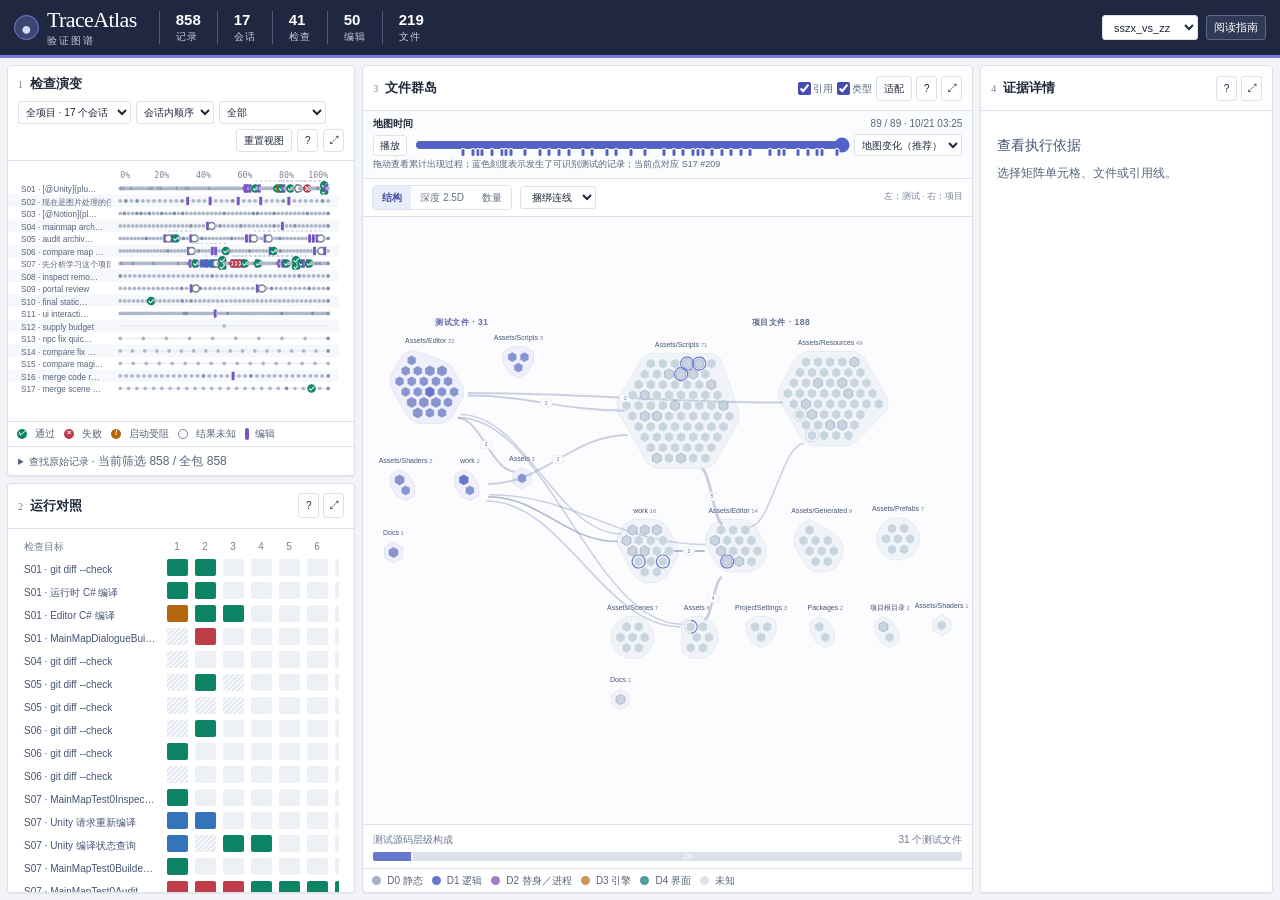
==== TraceAtlas/index.html @ 616d94f8 "Add files via upload" ====
<!doctype html>
<html lang="zh-CN">
<head>
  <meta charset="utf-8">
  <meta name="viewport" content="width=device-width,initial-scale=1">
  <title>TraceAtlas · 验证图谱</title>
  <link rel="stylesheet" href="style.css">
  <link rel="stylesheet" href="redesign.css">
</head>
<body>
  <header class="top">
    <div class="brand"><div class="brand-mark" aria-hidden="true">●</div><div><h1>TraceAtlas</h1><p>验证图谱</p></div></div>
    <div class="summary" id="summary" aria-label="数据概览"></div>
    <div class="top-right"><select id="dataset-select" aria-label="选择数据集"><option value="sszx">sszx_vs_zz</option><option value="sts2">STS2 Agent</option></select><span id="project"></span><span class="live">离线导出</span><button id="about-button" aria-label="阅读指南">阅读指南</button></div>
  </header>
  <main>
    <section class="panel timeline-panel" aria-labelledby="timeline-title">
      <div class="head">
        <div><h2 id="timeline-title">检查演变</h2><p id="timeline-caption">按会话查看编辑、检查和其他执行记录</p></div>
        <div class="controls">
          <label>会话 <select id="session" aria-label="选择会话"></select></label>
          <label>横轴 <select id="axis" aria-label="时间轴口径"><option value="order">会话内顺序</option><option value="time">记录时间</option></select></label>
          <label>检查 <select id="kind" aria-label="检查类型"></select></label>
          <button id="reset">重置视图</button>
          <button class="icon-button" data-help="timeline" aria-label="检查演变图的读法" title="图例与读法">?</button>
          <button class="icon-button" data-zoom aria-label="放大检查演变" title="放大 / 还原">⤢</button>
        </div>
      </div>
      <div class="plot-scroll" id="plot"></div>
      <div class="foot" id="timeline-legend"></div>
      <details class="events-panel" id="records">
        <summary>查找原始记录 <span id="record-count"></span></summary>
        <div class="record-controls"><input type="search" id="search" placeholder="按记录号、工具、命令、输出或文件检索" aria-label="搜索原始记录"><button id="prev-page">上一页</button><span id="page"></span><button id="next-page">下一页</button></div>
        <div id="event-list"></div>
      </details>
    </section>
    <div class="workbench">
      <section class="panel compare-panel" aria-labelledby="compare-title">
        <div class="head"><div><h2 id="compare-title">运行对照</h2><p id="compare-caption">相同目标的各次运行按记录顺序排布</p></div><div class="panel-tools"><button id="clear-compare" hidden>清除对照</button><button class="icon-button" data-help="compare" aria-label="运行对照图的读法" title="图例与读法">?</button><button class="icon-button" data-zoom aria-label="放大运行对照" title="放大 / 还原">⤢</button></div></div>
        <div id="compare"></div>
      </section>
      <section class="panel map-panel" aria-labelledby="map-title">
        <div class="head"><div><h2 id="map-title">文件群岛</h2><p id="map-caption"></p></div><div class="panel-tools"><label class="reference-toggle"><input type="checkbox" id="show-refs" checked> 引用</label><label class="reference-toggle"><input type="checkbox" id="show-types" checked> 类型</label><button id="map-fit" title="适配整张地图">适配</button><button id="clear-file" hidden>清除</button><button class="icon-button" data-help="map" aria-label="文件岛图的读法" title="图例与读法">?</button><button class="icon-button" data-zoom aria-label="放大文件岛图" title="放大 / 还原">⤢</button></div></div>
        <div class="map-timeline" aria-label="文件群岛时间轴"><div class="map-time-top"><strong>地图时间</strong><span id="map-time-label">全量</span></div><div class="map-time-row"><button id="map-play" title="播放地图变化">▶</button><div class="map-range-wrap"><input id="map-time" type="range" min="0" max="1" value="1" step="1" aria-label="拖动查看文件群岛变化"><div id="map-time-ticks" class="map-time-ticks" aria-label="时间轴上的测试事件节点"></div></div><select id="map-step" aria-label="时间轴粒度"><option value="activity">地图变化（推荐）</option><option value="all">全部记录</option><option value="session">会话节点</option></select></div><div class="map-time-hint" id="map-time-hint"></div></div>
        <div class="map-encoding"><div class="map-modes" aria-label="地图编码"><button data-map-mode="structure" aria-pressed="true">结构</button><button data-map-mode="depth" aria-pressed="false">深度 2.5D</button><button data-map-mode="count" aria-pressed="false">数量</button></div><select id="map-links" aria-label="引用连线方式"><option value="bundle">捆绑连线</option><option value="detail">逐条连线</option><option value="focus">仅选中</option></select><span id="map-metric-caption"></span></div>
        <div class="plot-scroll map-scroll" id="file-map"></div>
        <div id="map-profile" class="map-profile" aria-label="选中文件的测试构成"></div>
        <div class="foot" id="map-legend"></div>
      </section>
    </div>
    <section class="panel detail-panel" aria-labelledby="detail-title">
      <div class="head"><div><h2 id="detail-title">证据详情</h2><p id="detail-caption">选择记录、运行或文件后查看来源</p></div><div class="panel-tools"><button class="icon-button" data-help="detail" aria-label="证据详情的读法" title="图例与读法">?</button><button class="icon-button" data-zoom aria-label="放大证据详情" title="放大 / 还原">⤢</button></div></div>
      <div id="detail"></div>
    </section>
    <dialog id="about">
      <form method="dialog"><div class="head"><h2>阅读指南</h2><button autofocus>关闭</button></div></form>
      <nav class="guide-tabs" aria-label="指南章节">
        <button data-guide="overview">从哪里开始</button><button data-guide="timeline">检查演变</button><button data-guide="compare">运行对照</button><button data-guide="map">文件岛图</button><button data-guide="detail">证据详情</button>
      </nav>
      <div class="guide-content" id="guide-content"></div>
    </dialog>
    <footer id="footer"></footer>
  </main>
  <noscript>请启用 JavaScript 后重新打开页面。</noscript>
  <script src="dataset.js"></script>
  <script src="dataset-sts2.js"></script>
  <script src="model.js"></script>
  <script src="test-evidence.js"></script>
  <script src="atlas.js"></script>
  <script src="views.js"></script>
  <script src="map-view.js"></script>
  <script src="app.js"></script>
</body>
</html>
---- TraceAtlas/style.css ----
:root{color-scheme:light;--ink:#20283b;--muted:#57647b;--line:#dce1ea;--paper:#fff;--bg:#f2f4f8;--brand:#454bb2;--brand-bg:#eeeffd;--edit:#7955c4;--pass:#0d8466;--fail:#bf3c49;--blocked:#b5650b;--unknown:#788294;--pending:#3573bb;--mixed:#996014;--skipped:#737283;--mono:Consolas,"Cascadia Mono",monospace}
*{box-sizing:border-box}
body{margin:0;background:var(--bg);color:var(--ink);font:14px/1.5 "Segoe UI","Microsoft YaHei",sans-serif}
button,select,input{font:inherit}
button,select,input[type=search]{min-height:34px;border:1px solid var(--line);color:var(--ink);border-radius:7px;background:#fff;padding:4px 10px}
button{cursor:pointer}button:hover{border-color:var(--brand);background:var(--brand-bg)}button:disabled{opacity:.55;cursor:default}
button:focus-visible,select:focus-visible,input:focus-visible,summary:focus-visible,[role=button]:focus-visible{outline:2px solid var(--brand);outline-offset:2px}
[hidden]{display:none!important}
h1,h2,h3,p{margin:0}h1{font-size:21px;line-height:1.22}h2{font-size:17px}h3{font-size:14px}
p,.muted{color:var(--muted)}
.top{background:#202741;color:white;display:flex;justify-content:space-between;gap:12px;align-items:center;padding:14px max(20px,calc((100vw - 1560px)/2));border-bottom:3px solid #767be0}
.brand,.top-right,.controls,.record-controls{display:flex;align-items:center;gap:10px}.brand p{color:#c4cae5;font-size:12px}.brand-mark{display:grid;place-items:center;background:#3c4670;border-radius:10px;width:40px;height:40px;font-size:25px}.top-right{flex-wrap:wrap;justify-content:flex-end}.top-right button{background:#303955;border-color:#5d6787;color:white}.live{font-size:12px;color:#c4cae5}
main{max-width:1600px;margin:auto;padding:16px 20px 28px}
.summary{display:grid;grid-template-columns:repeat(5,1fr);gap:10px;margin-bottom:14px}.metric{border:1px solid var(--line);border-radius:10px;background:var(--paper);padding:10px 14px;min-width:0}.metric strong{display:block;font-size:24px;line-height:1.16;font-variant-numeric:tabular-nums}.metric span{font-size:12px;color:var(--muted)}
.panel{background:var(--paper);border:1px solid var(--line);border-radius:12px;min-width:0;overflow:hidden}.head{display:flex;justify-content:space-between;gap:10px;align-items:flex-start;padding:12px 15px;border-bottom:1px solid var(--line)}.head p{font-size:12px;margin-top:2px}.controls{justify-content:flex-end;flex-wrap:wrap}.controls label{font-size:12px;color:var(--muted);white-space:nowrap}.controls select{max-width:180px}
.plot-scroll{overflow:auto;background:#fcfcfe}.plot-scroll svg{min-width:760px;display:block;width:100%;height:auto}.map-scroll{max-height:480px}.map-scroll svg{min-width:450px}
.foot{display:flex;gap:8px 15px;align-items:center;flex-wrap:wrap;border-top:1px solid var(--line);padding:8px 15px;color:var(--muted);font-size:12px}
.key{display:inline-flex;align-items:center;gap:6px;white-space:nowrap}.swatch{width:11px;height:11px;border-radius:50%;background:var(--unknown);display:inline-block}.swatch.edit{width:4px;height:12px;background:var(--edit);border-radius:2px}.swatch.other{width:6px;height:6px;background:#a7b2c4}.swatch.target{background:#5262c9}.swatch.diagnostic{background:#d69e45}.swatch.pin{border:2px solid #327da5;background:transparent}.swatch.mention{background:#e1e6ed}.swatch.outline{border:2px solid var(--edit);background:transparent}
.pass{--tone:var(--pass)}.fail{--tone:var(--fail)}.blocked{--tone:var(--blocked)}.unknown{--tone:var(--unknown)}.pending{--tone:var(--pending)}.mixed{--tone:var(--mixed)}.skipped{--tone:var(--skipped)}
.swatch.pass,.swatch.fail,.swatch.blocked,.swatch.pending,.swatch.mixed,.swatch.skipped{background:var(--tone)}
.status{display:inline-flex;gap:5px;align-items:center;font-size:12px;font-weight:650;color:var(--tone)}.status::before{content:"";width:8px;height:8px;border-radius:50%;background:var(--tone)}
.workbench{display:grid;grid-template-columns:minmax(0,1.12fr) minmax(0,1fr);gap:14px;margin-top:14px;align-items:start}.detail-panel{margin-top:14px}
.events-panel{border-top:1px solid var(--line)}summary{cursor:pointer;padding:10px 15px;font-weight:600}summary span{color:var(--muted);font-weight:400;font-size:12px}.record-controls{padding:0 15px 8px;flex-wrap:wrap}.record-controls input{flex:1;min-width:200px}.records-list{max-height:340px;overflow:auto;border-top:1px solid var(--line)}.record{display:grid;grid-template-columns:minmax(78px,auto) minmax(90px,auto) 1fr;gap:10px;text-align:left;border:0;border-bottom:1px solid #eceff4;border-radius:0;width:100%;padding:6px 15px;min-height:30px}.record span:last-child{white-space:nowrap;text-overflow:ellipsis;overflow:hidden;color:var(--muted)}.record .rec-key{font:12px var(--mono);align-self:center}.record.selected,.run-card.selected{background:var(--brand-bg);border-color:#9a9fe4}
.matrix{padding:10px 14px;max-height:440px;overflow:auto}.matrix-scroll{overflow:auto}.matrix table{width:100%;border-collapse:collapse;min-width:380px}.matrix th,.matrix td{padding:6px 8px;border-bottom:1px solid #eceff5;text-align:left;vertical-align:top;font-size:12px}.matrix th{font-weight:650;white-space:nowrap}.matrix td button{font-size:12px;min-height:27px;padding:1px 7px}.group-name{max-width:220px;overflow-wrap:anywhere}.micro{display:flex;gap:4px;align-items:center;flex-wrap:wrap;min-width:65px}.micro i{width:7px;height:10px;border-radius:2px;background:var(--tone);display:block}.micro b{margin-left:3px}.section-label{font-weight:650;margin:0 0 7px}.run-strip{display:flex;align-items:stretch;gap:8px;overflow:auto;padding:1px 1px 7px}.run-card{min-width:100px;text-align:left;display:grid;gap:3px}.run-card.pinned{box-shadow:inset 0 -3px #327da5}.run-card .ref{font:12px var(--mono);color:var(--muted)}.matrix-actions{display:flex;align-items:center;gap:8px;margin:6px 0;flex-wrap:wrap}
.change.same{background:#eef2f7}.change.changed{background:#fff1d8;color:#7a4800}.change.unknown{background:repeating-linear-gradient(135deg,#fafbfe 0 5px,#eceff5 5px 7px)}.change{display:inline-block;padding:2px 5px;border-radius:4px;white-space:nowrap}.cell-value{max-width:250px;overflow-wrap:anywhere}.observations td:first-child{min-width:170px}.notice,.empty{padding:12px 15px;color:var(--muted)}.matrix .empty{padding:6px 0}.section-note{font-size:12px;margin:6px 0 8px}
.detail{padding:12px 15px}.detail-grid{display:grid;grid-template-columns:repeat(3,minmax(0,1fr));gap:8px;margin:9px 0}.fact{padding:8px;background:#f4f6fa;border-radius:6px;min-width:0;overflow-wrap:anywhere}.fact span{display:block;font-size:12px;color:var(--muted)}.detail details{margin:7px 0;border:1px solid var(--line);border-radius:7px}.detail summary{padding:7px 10px}.detail pre{padding:9px 11px;margin:0;max-height:320px;overflow:auto;background:#f5f7fb;white-space:pre-wrap;overflow-wrap:anywhere;font:12px/1.55 var(--mono)}.detail ul{margin:8px 0;padding-left:20px}.detail .controls{justify-content:flex-start}.file-list{max-height:245px;overflow:auto}.file-list button{max-width:100%;overflow-wrap:anywhere}
svg text{font:12px "Segoe UI","Microsoft YaHei",sans-serif;fill:var(--muted);user-select:none}svg .axis{font:11px var(--mono)}svg .row-name{fill:var(--ink);font-weight:650}svg .click{cursor:pointer}svg .click:hover .mark,svg .click:focus-visible .mark{stroke:#202741;stroke-width:1.7}svg .group-label{font-size:11px;font-weight:700;fill:#273656}svg .file-cell:hover,svg .file-cell:focus-visible{stroke:#11172b;stroke-width:2.7}
dialog{border:1px solid var(--line);border-radius:12px;width:min(560px,90vw);padding:0 0 10px;box-shadow:0 15px 60px #21294950}dialog::backdrop{background:#18203a70}dialog p{padding:9px 15px}footer{font-size:12px;color:var(--muted);margin-top:13px}
@media(max-width:1000px){.head{flex-wrap:wrap}.controls{justify-content:flex-start}.workbench{grid-template-columns:1fr}}
@media(max-width:640px){main{padding:11px}.top{padding:10px}.summary{grid-template-columns:repeat(2,1fr);gap:6px}.metric{padding:8px}.metric strong{font-size:19px}.detail-grid{grid-template-columns:1fr}.record{grid-template-columns:72px 75px 1fr}.head{padding:10px}.top-right{gap:5px}}

/* Desktop workbench: the browser is the canvas; long content scrolls within panels. */
html,body{height:100%;height:100dvh;overflow:hidden}
body{display:flex;flex-direction:column}
.top{flex:0 0 52px;min-height:52px;padding:7px 16px}
.brand-mark{width:33px;height:33px;font-size:23px}
h1{font-size:18px}.brand p{font-size:11px}
main{flex:1;min-height:0;width:100%;max-width:none;margin:0;padding:9px 12px 7px;display:grid;gap:8px;grid-template-columns:minmax(0,1.22fr) minmax(0,1fr) minmax(0,.92fr);grid-template-rows:48px minmax(0,1.06fr) minmax(0,1fr) 17px;grid-template-areas:"summary summary summary" "timeline timeline timeline" "compare map detail" "footer footer footer"}
.summary{grid-area:summary;margin:0;gap:8px;grid-template-columns:repeat(5,minmax(0,1fr))}
.metric{padding:5px 11px;border-radius:8px;display:flex;gap:10px;align-items:center}.metric strong{font-size:22px;flex-shrink:0}.metric span{font-size:11px;line-height:1.35}
.workbench{display:contents}
.timeline-panel{grid-area:timeline}.compare-panel{grid-area:compare}.map-panel{grid-area:map}.detail-panel{grid-area:detail;margin:0}
.panel{min-height:0;display:flex;flex-direction:column;border-radius:9px}
.panel>.head{flex:none;padding:7px 10px;gap:8px;flex-wrap:nowrap;min-height:48px}
.head>div:first-child{min-width:0}.head h2{font-size:14px;white-space:nowrap}.head p{font-size:11px;margin:1px 0 0;line-height:1.35}
.controls{gap:6px}.controls select{max-width:166px;font-size:12px}.controls label{font-size:11px}
button,select,input[type=search]{min-height:28px;padding:3px 7px;font-size:12px}
.panel-tools{display:flex;gap:4px;flex-shrink:0;align-items:center}
.panel-tools>button{font-size:11px;white-space:nowrap}
.icon-button{min-width:25px;width:25px;padding:1px;font-weight:650}
.plot-scroll{min-height:0;flex:1;overscroll-behavior:contain;scrollbar-gutter:stable}
#plot svg{min-width:850px}
.map-scroll{max-height:none}.map-scroll svg{min-width:340px}
.foot{flex:none;padding:4px 9px;gap:3px 10px;font-size:11px;line-height:1.35}
.events-panel{flex:none;max-height:52%;overflow:auto;overscroll-behavior:contain}
.events-panel>summary{padding:4px 10px;font-size:12px}
.records-list{max-height:140px}.record-controls{padding:0 10px 5px}.record{padding:4px 10px}
#compare,#detail{flex:1;min-height:0;overflow:auto;overscroll-behavior:contain;scrollbar-gutter:stable}
.matrix{max-height:none;overflow:visible;padding:8px 10px}
.matrix table{min-width:310px}.matrix th,.matrix td{padding:4px 5px;font-size:11px}
.run-card{min-width:87px;padding:4px 6px}.run-card .ref{font-size:11px}.run-card small{font-size:11px}.section-note{font-size:11px}
.detail{padding:8px 10px}.detail-grid{grid-template-columns:1fr;gap:5px;margin:7px 0}.fact{padding:5px 7px;font-size:12px}.fact span{font-size:11px}.detail pre{max-height:170px;font-size:11px}.detail .controls{flex-wrap:wrap}
.detail .controls h3{font-size:12px}.detail .controls span{font-size:11px}.detail details{margin:5px 0}
.empty{font-size:12px;padding:10px}
footer{grid-area:footer;margin:0;font-size:11px;line-height:17px;white-space:nowrap;overflow:hidden;text-overflow:ellipsis}
dialog{width:min(800px,92vw);max-height:88dvh;overflow:hidden;padding:0;display:none;flex-direction:column}
dialog[open]{display:flex}
dialog .head{padding:10px 14px;align-items:center}
dialog form{flex:none}.guide-tabs{display:flex;gap:6px;padding:9px 14px;border-bottom:1px solid var(--line);flex-wrap:wrap;flex:none}
.guide-tabs button[aria-pressed=true]{background:var(--brand);color:white;border-color:var(--brand)}
.guide-content{padding:12px 16px 18px;overflow:auto;min-height:0;font-size:13px}
.guide-content h3{margin:0 0 7px;font-size:15px}.guide-content p{padding:0;margin:8px 0;color:var(--ink)}
.guide-content ol{padding-left:21px;margin:8px 0}.guide-content li{margin:6px 0}
.guide-content table{border-collapse:collapse;width:100%;margin:9px 0}.guide-content th,.guide-content td{border-bottom:1px solid var(--line);text-align:left;padding:7px 8px;vertical-align:top}.guide-content th{background:#f4f6fa}
.guide-content .guide-note{border-left:3px solid var(--brand);background:#f1f2fc;padding:8px 11px;color:#3b4662}
.legend-mark{display:inline-flex;width:14px;height:14px;border-radius:50%;align-items:center;justify-content:center;font-size:10px;font-weight:700;color:white;vertical-align:middle;margin-right:5px;background:var(--tone,var(--unknown))}
.legend-mark.unknown{background:white;border:1.5px solid var(--unknown)}
.legend-edit{display:inline-block;width:4px;height:14px;background:var(--edit);border-radius:1px;vertical-align:middle;margin:0 10px 0 5px}
.legend-other{display:inline-block;width:5px;height:5px;background:#aeb8ca;border-radius:50%;vertical-align:middle;margin:0 9px 0 5px}
.legend-link{display:inline-block;width:22px;border-top:1px dashed #8b98b6;vertical-align:middle;margin-right:5px}
.swatch.unknown{background:white;border:1.5px solid var(--unknown)}
.panel.is-zoomed{position:fixed;inset:12px;z-index:41;box-shadow:0 12px 70px #151e4960}
body.panel-focused::after{content:"";position:fixed;inset:0;background:#20274166;z-index:40}
body:has(dialog[open]) .panel.is-zoomed{z-index:41}
@media(max-width:1150px){.panel>.head{flex-wrap:wrap;min-height:46px}.controls{justify-content:flex-start;gap:4px}.metric{gap:6px;padding:5px 8px}.metric strong{font-size:20px}.map-scroll svg{min-width:320px}}
@media(max-width:760px){main{padding:6px;gap:6px;grid-template-rows:48px minmax(0,1fr) minmax(0,1fr) 17px;grid-template-columns:minmax(0,1.1fr) minmax(0,1fr);grid-template-areas:"summary summary" "timeline map" "compare detail" "footer footer"}.summary{gap:4px}.metric{display:block;padding:4px;overflow:hidden}.metric strong{font-size:17px}.metric span{font-size:9px}.top{padding:6px 10px}.top-right{gap:4px}.live{display:none}.head p{font-size:10px}.panel-tools{gap:3px}.controls label{font-size:10px}.controls select{max-width:130px}.panel.is-zoomed{inset:6px}.top-right button{font-size:11px}}
---- TraceAtlas/redesign.css ----
body{font:12px/1.5 "Segoe UI","Microsoft YaHei",sans-serif}
.top{flex:0 0 58px;min-height:58px;padding:6px 14px;background:var(--paper);color:var(--ink);border-bottom:1px solid #dce1ea;gap:22px}
.brand{flex:none;gap:8px}.brand-mark{background:transparent;border:1px solid #767be0;color:var(--brand);width:25px;height:25px;border-radius:50%;font-size:18px}
h1{font:22px/1.15 Georgia,"Times New Roman",serif;font-weight:400;letter-spacing:-.6px}
.brand p{color:var(--muted);font-size:10px;letter-spacing:2px}
.top-right{gap:8px;flex:none}.top-right #project{font:11px var(--mono);color:var(--muted)}
.top-right .live{display:none}.top-right button{color:var(--ink);background:transparent;border-color:#dce1ea}
.summary{display:flex;gap:0;flex:1;margin:0;min-width:0;height:auto}
.metric{background:transparent;border:0;border-left:1px solid var(--line);border-radius:0;display:flex;flex-direction:column;align-items:flex-start;justify-content:center;gap:0;padding:0 16px}
.metric strong{font-size:15px;font-weight:650;line-height:1.25}.metric span{font-size:10px;color:var(--muted);letter-spacing:1px}
main{padding:7px;gap:7px;grid-template-columns:minmax(300px,.94fr) minmax(0,1.65fr) minmax(235px,.79fr);grid-template-rows:minmax(0,1fr) minmax(0,1fr);grid-template-areas:"timeline map detail" "compare map detail"}
.panel{border-radius:4px;border-color:#dce1ea;box-shadow:0 1px 2px #21294912;background:var(--paper)}
.panel>.head{padding:8px 10px;min-height:45px;border-color:var(--line);align-items:center;gap:7px}
.head h2{font-size:13px;font-weight:650}.head h2::before{display:inline-block;color:#788294;font:10px Georgia,serif;margin-right:7px}
.timeline-panel h2::before{content:"1"}.compare-panel h2::before{content:"2"}.map-panel h2::before{content:"3"}.detail-panel h2::before{content:"4"}
.head p{display:none}
.timeline-panel>.head{display:block}.timeline-panel .controls{justify-content:flex-start;gap:5px;margin-top:7px}
.timeline-panel .controls label{font-size:0}.timeline-panel .controls select{font-size:10px;padding:1px 3px;max-width:113px;min-height:23px}
.timeline-panel .controls button{font-size:10px;min-height:23px}
.timeline-panel .controls #reset{margin-left:auto}
button,select,input[type=search]{border-radius:3px;border-color:#dce1ea;background:#ffffff;min-height:25px;font-size:11px}
.icon-button{width:21px;min-width:21px;font-weight:400}.panel-tools{gap:4px}.panel-tools>button{font-size:10px}
.plot-scroll{background:#ffffff}
#plot svg{min-width:0;width:100%;background:#ffffff}
#plot svg .row-name{font-size:9px;font-weight:400;fill:#57647b}
#plot svg .axis{font-size:9px;fill:#788294}
#plot svg text{font-size:10px}
#plot svg>rect{fill:#ffffff}
#plot svg>rect:nth-of-type(even){fill:#f7f8fc}
.foot{border-color:var(--line);font-size:10px;gap:4px 9px;padding:5px 9px;color:var(--muted)}
.legend-mark{width:10px;height:10px;font-size:8px;margin-right:2px}
.events-panel>summary{font-size:10px;padding:5px 10px;font-weight:400;color:#57647b}.events-panel{border-color:var(--line)}
.swatch{width:9px;height:9px}.swatch.outline{border-color:var(--edit)}.swatch.target{background:#6674d3}.swatch.diagnostic{background:#d4a355}.swatch.mention{background:#dfe5ee}
.map-scroll{overflow:hidden;scrollbar-gutter:auto;background:#fcfcfe;position:relative}
.map-scroll svg{min-width:0;width:100%;height:100%;display:block;touch-action:none;cursor:grab}
.map-scroll svg:active{cursor:grabbing}
.island-link{stroke:#8997c2;stroke-opacity:.55;fill:none}
[data-island-edge]:hover .island-link{stroke:#454bb2;stroke-opacity:1}
.island-label{font-size:11px;fill:#465475;paint-order:stroke;stroke:#fcfcfe;stroke-width:3px;stroke-linejoin:round}
.island-count{font-size:9px;fill:#788294}
.file-reference{stroke:#5262c9;stroke-width:1.8;fill:none;opacity:.9}
.file-reference:hover{stroke:#202741;stroke-width:3}
.reference-toggle{font-size:10px;color:var(--muted);display:flex;align-items:center;gap:2px}.reference-toggle input{accent-color:var(--brand);margin:0}
.map-timeline{padding:5px 10px 6px;border-bottom:1px solid var(--line);background:#fbfcfe}.map-time-top{display:flex;justify-content:space-between;align-items:center;font-size:10px;color:var(--muted);margin-bottom:3px}.map-time-top strong{font-weight:600;color:var(--ink)}.map-time-row{display:flex;align-items:center;gap:6px}.map-range-wrap{position:relative;flex:1;min-width:60px;height:21px}.map-time-row input[type=range]{width:100%;height:16px;accent-color:#5262c9}.map-time-ticks{position:absolute;left:7px;right:7px;bottom:0;height:7px;pointer-events:none}.map-time-tick{position:absolute;bottom:0;width:3px;height:7px;background:#5262c9;border-radius:2px;transform:translateX(-1.5px);box-shadow:0 0 0 1px #fff}.map-time-row button{font-size:10px;min-height:21px;padding:1px 6px}.map-time-row select{font-size:10px;min-height:22px;max-width:126px;padding:1px 3px}.map-time-hint{font-size:9px;color:var(--muted);white-space:nowrap;overflow:hidden;text-overflow:ellipsis;margin-top:2px}.swatch.type-assertion{background:#5262c9}.swatch.type-mock{background:#aa66c9}.swatch.type-engine{background:#c97836}
.heatmap-wrap{padding:5px 6px;overflow:auto}
.heat-axis{font-size:10px;fill:#788294}.heat-label{font-size:10px;fill:#465475}
.heat-cell{transition:stroke .1s}.click:hover .heat-cell{stroke:#454bb2;stroke-width:1.5}
.heat-legend{display:flex;flex-wrap:wrap;gap:10px;padding:5px 12px;font-size:10px;color:var(--muted)}
.heat-legend span{display:flex;align-items:center;gap:4px}.heat-legend i{display:inline-block;width:8px;height:8px;border-radius:1px}
.selection-bar{padding:7px 10px;border-top:1px solid var(--line);display:flex;gap:8px;align-items:center;flex-wrap:wrap;font-size:11px}
.selection-bar button{font-size:10px;min-height:23px}
.compare-drill{border-top:1px solid var(--line)}
.compare-drill>summary{font-size:11px;padding:6px 10px;font-weight:500}
.compare-drill>.matrix-scroll{padding:0 8px}.compare-drill svg text{font-size:11px}
.compact-table{width:100%;border-collapse:collapse;font-size:10px}
.compact-table th,.compact-table td{padding:5px 7px;border-bottom:1px solid #e4e8f1;text-align:left;overflow-wrap:anywhere}
.compact-table th{font-weight:500}.compact-table .cell-value{max-width:130px}
.observation-cell{display:block;width:14px;height:14px;border-radius:2px}
.observations td:first-child{min-width:140px}
#compare,#detail{background:var(--paper)}
.detail-panel .head{min-height:45px;align-items:center}
.detail .empty,.empty{font-size:12px;color:#788294;padding:16px}
.empty h3{font:14px Georgia,"Microsoft YaHei",serif;color:#465475;margin:10px 0 9px}
.detail{font-size:11px;padding:10px}.detail pre{background:#f4f6fa;border-radius:2px;font-size:10px;line-height:1.6}
.fact{background:#f4f6fa;border-radius:2px;font-size:11px}.fact span{font-size:10px}
.detail details{border-color:var(--line);border-radius:3px}
.detail summary{font-size:11px;font-weight:400}.detail .section-note{font-size:10px}
.status{font-size:10px}.status::before{width:7px;height:7px}
.reference-entry{padding:12px 0;border-bottom:1px solid var(--line);font-size:11px;overflow-wrap:anywhere}
.reference-entry p{margin:5px 0}.ref-arrow{color:var(--brand)}
footer{display:none}
dialog{background:var(--paper);border-color:#dce1ea;border-radius:5px}
.guide-tabs{border-color:var(--line)}.guide-content th{background:#f4f6fa}
.guide-content .guide-note{background:#eeeffd;border-color:#454bb2}
.panel.is-zoomed{inset:9px}
@media(min-width:1700px){main{grid-template-columns:minmax(370px,1fr) minmax(0,1.9fr) minmax(300px,.86fr)}}
@media(max-width:1100px){.metric{padding:0 8px}.metric strong{font-size:13px}.top{gap:12px}.top-right #project{display:none}.timeline-panel .controls select{max-width:100px}.panel>.head{flex-wrap:nowrap}}
@media(max-width:800px){main{grid-template-columns:minmax(0,1fr) minmax(0,1fr);grid-template-areas:"timeline map" "compare detail"}.top{gap:8px;padding:6px 9px}.metric{padding:0 6px}.metric strong{font-size:12px}.metric span{font-size:9px}h1{font-size:18px}.brand p{font-size:9px}.brand-mark{display:none}.top-right button{font-size:10px}}

/* Original blue-violet identity; compact layout retained. */
.top{background:#202741;color:#fff;border-bottom:3px solid #767be0}
.brand-mark{background:#3c4670;color:#d6d9ff;border-color:#767be0}
.brand p,.top-right #project,.metric span{color:#c4cae5}
.top-right button{background:#303955;color:#fff;border-color:#5d6787}
.metric{border-left-color:#515b7c}

/* Separate depth from the number of distinct related test files. */
#dataset-select{max-width:140px;font-size:11px}#project{display:none}
.map-encoding{display:flex;gap:8px;align-items:center;padding:6px 9px;border-bottom:1px solid var(--line);flex-wrap:wrap;background:#fff}
.map-modes{display:flex;gap:0;border:1px solid #dce1ea;border-radius:4px;overflow:hidden}.map-modes button{border:0;border-radius:0;min-height:23px;font-size:10px;padding:2px 9px;color:#68748a}.map-modes button[aria-pressed=true]{background:#e9ecf9;color:#3f4ea4;font-weight:600}.map-encoding select{font-size:10px;min-height:23px;max-width:103px}#map-metric-caption{font-size:9px;color:#7c879a;margin-left:auto}
.map-region-label{font:600 13px "Segoe UI","Microsoft YaHei",sans-serif;fill:#60708b;letter-spacing:1px}.map-region-label.test{fill:#646bad}.map-bundle:hover path:first-of-type{stroke:#5362b4;opacity:.85}.bundle-count{font:10px "Segoe UI",sans-serif;fill:#60709a}.cell-count{font:600 9px "Segoe UI",sans-serif;fill:#243456;paint-order:stroke;stroke:#fff;stroke-width:2px}.map-file:hover .file-cell{stroke:#344884;stroke-width:2}.map-file-link:hover{stroke:#344884;stroke-width:2.5}
.map-profile{padding:7px 10px;border-top:1px solid var(--line);background:#fff;flex:none}.profile-label{font-size:10px;color:#69778e;display:flex;justify-content:space-between;gap:10px;white-space:nowrap;overflow:hidden}.profile-label strong{font-size:10px;flex:none;font-weight:500}.depth-strip{height:9px;display:flex;gap:2px;margin-top:5px;border-radius:2px;overflow:hidden;background:#f0f2f7}.depth-strip span{display:flex;justify-content:center;align-items:center;font-size:8px;line-height:9px;color:#fff;min-width:2px}.file-metrics{margin-bottom:12px}.file-metrics .detail-grid{grid-template-columns:1fr 1fr}

.map-scroll .island-label{font-size:14px}.map-scroll .island-count{font-size:12px}.map-region-label{font-size:17px}
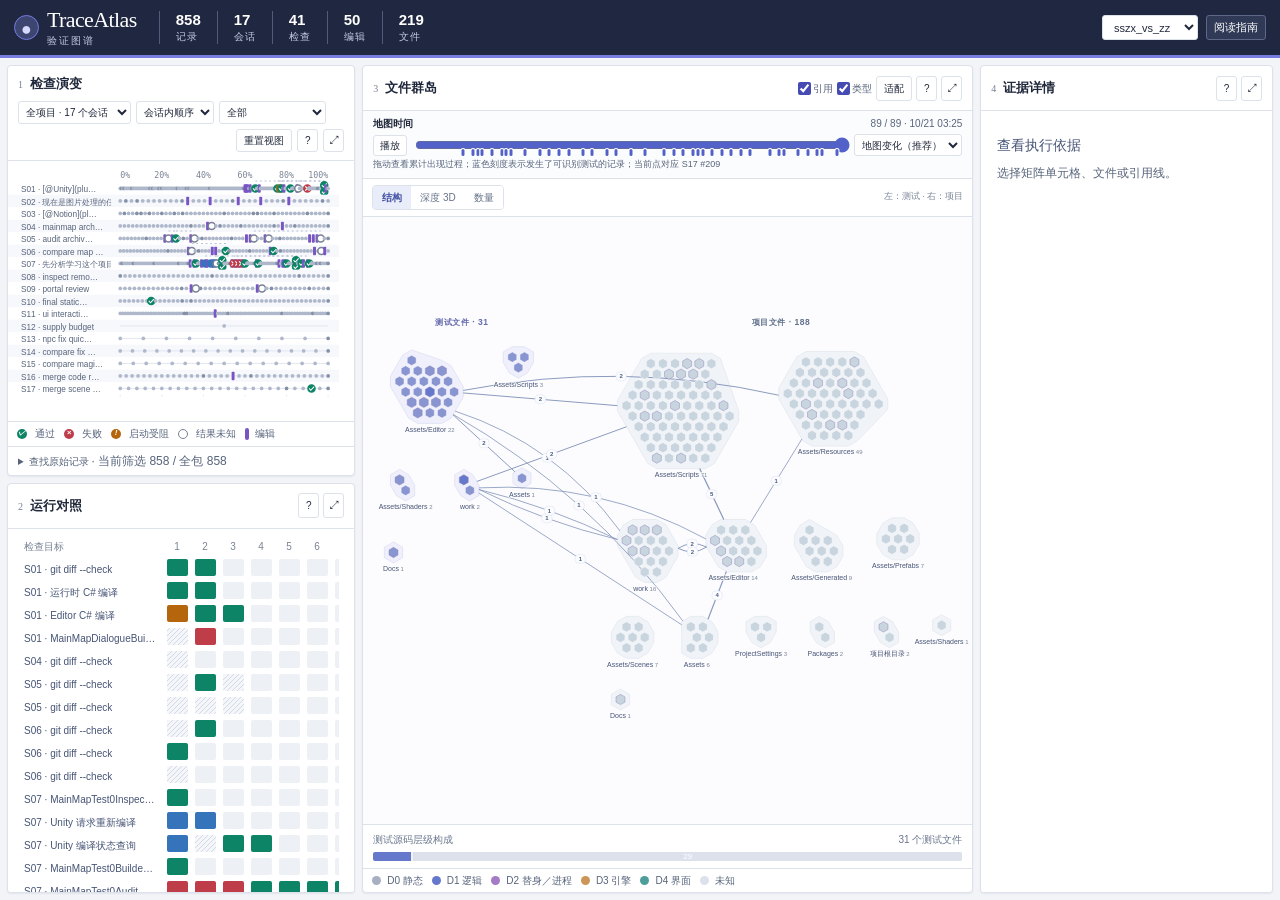
==== commit 0dc052d6: "Visualize pytest execution evidence on the 3D file islands" ====
--- a/TraceAtlas/index.html
+++ b/TraceAtlas/index.html
@@ -42,7 +42,7 @@
       <section class="panel map-panel" aria-labelledby="map-title">
         <div class="head"><div><h2 id="map-title">文件群岛</h2><p id="map-caption"></p></div><div class="panel-tools"><label class="reference-toggle"><input type="checkbox" id="show-refs" checked> 引用</label><label class="reference-toggle"><input type="checkbox" id="show-types" checked> 类型</label><button id="map-fit" title="适配整张地图">适配</button><button id="clear-file" hidden>清除</button><button class="icon-button" data-help="map" aria-label="文件岛图的读法" title="图例与读法">?</button><button class="icon-button" data-zoom aria-label="放大文件岛图" title="放大 / 还原">⤢</button></div></div>
         <div class="map-timeline" aria-label="文件群岛时间轴"><div class="map-time-top"><strong>地图时间</strong><span id="map-time-label">全量</span></div><div class="map-time-row"><button id="map-play" title="播放地图变化">▶</button><div class="map-range-wrap"><input id="map-time" type="range" min="0" max="1" value="1" step="1" aria-label="拖动查看文件群岛变化"><div id="map-time-ticks" class="map-time-ticks" aria-label="时间轴上的测试事件节点"></div></div><select id="map-step" aria-label="时间轴粒度"><option value="activity">地图变化（推荐）</option><option value="all">全部记录</option><option value="session">会话节点</option></select></div><div class="map-time-hint" id="map-time-hint"></div></div>
-        <div class="map-encoding"><div class="map-modes" aria-label="地图编码"><button data-map-mode="structure" aria-pressed="true">结构</button><button data-map-mode="depth" aria-pressed="false">深度 2.5D</button><button data-map-mode="count" aria-pressed="false">数量</button></div><select id="map-links" aria-label="引用连线方式"><option value="bundle">捆绑连线</option><option value="detail">逐条连线</option><option value="focus">仅选中</option></select><span id="map-metric-caption"></span></div>
+        <div class="map-encoding"><div class="map-modes" aria-label="地图编码"><button data-map-mode="structure" aria-pressed="true">结构</button><button data-map-mode="depth" aria-pressed="false">深度 3D</button><button data-map-mode="count" aria-pressed="false">数量</button></div><span id="map-metric-caption"></span></div>
         <div class="plot-scroll map-scroll" id="file-map"></div>
         <div id="map-profile" class="map-profile" aria-label="选中文件的测试构成"></div>
         <div class="foot" id="map-legend"></div>
@@ -68,6 +68,8 @@
   <script src="test-evidence.js"></script>
   <script src="atlas.js"></script>
   <script src="views.js"></script>
+  <script src="map-3d.js"></script>
+  <script src="pytest-depth.js"></script>
   <script src="map-view.js"></script>
   <script src="app.js"></script>
 </body>
--- a/TraceAtlas/redesign.css
+++ b/TraceAtlas/redesign.css
@@ -33,9 +33,19 @@
 .swatch{width:9px;height:9px}.swatch.outline{border-color:var(--edit)}.swatch.target{background:#6674d3}.swatch.diagnostic{background:#d4a355}.swatch.mention{background:#dfe5ee}
 .map-scroll{overflow:hidden;scrollbar-gutter:auto;background:#fcfcfe;position:relative}
 .map-scroll svg{min-width:0;width:100%;height:100%;display:block;touch-action:none;cursor:grab}
+.map-3d-canvas{position:absolute;inset:0;display:block;width:100%;height:100%;pointer-events:none}
+.map-scroll .map-ground{position:absolute;inset:0;pointer-events:none}
+.map-scroll .map-interaction{position:relative;z-index:1}
+.map-raised [data-file]{pointer-events:none}
+.map-scroll .over-column,.map-scroll .over-column .click{cursor:pointer}
+.map-island-count{font:600 12px "Segoe UI",sans-serif;fill:#495f88}
+.map-island-link:hover path,.map-island-link:focus-visible path{stroke:#5381ba26;stroke-width:9}
+.map-file-link:hover .map-link-stroke{stroke:#344884;stroke-width:2;opacity:1}
+.map-hover-label{position:absolute;z-index:2;pointer-events:none;white-space:pre-line;overflow-wrap:anywhere;max-width:min(285px,90%);padding:5px 8px;border:1px solid #dce1ea;border-radius:4px;background:#fcfcfe;color:#253563;box-shadow:0 2px 8px #25356325;font-size:11px}
+.map-file-mesh:focus-visible{outline:none}
+.map-file-mesh:focus-visible .file-cell{stroke:#253563;stroke-width:2}
 .map-scroll svg:active{cursor:grabbing}
 .island-link{stroke:#8997c2;stroke-opacity:.55;fill:none}
-[data-island-edge]:hover .island-link{stroke:#454bb2;stroke-opacity:1}
 .island-label{font-size:11px;fill:#465475;paint-order:stroke;stroke:#fcfcfe;stroke-width:3px;stroke-linejoin:round}
 .island-count{font-size:9px;fill:#788294}
 .file-reference{stroke:#5262c9;stroke-width:1.8;fill:none;opacity:.9}
@@ -92,3 +102,4 @@
 .map-profile{padding:7px 10px;border-top:1px solid var(--line);background:#fff;flex:none}.profile-label{font-size:10px;color:#69778e;display:flex;justify-content:space-between;gap:10px;white-space:nowrap;overflow:hidden}.profile-label strong{font-size:10px;flex:none;font-weight:500}.depth-strip{height:9px;display:flex;gap:2px;margin-top:5px;border-radius:2px;overflow:hidden;background:#f0f2f7}.depth-strip span{display:flex;justify-content:center;align-items:center;font-size:8px;line-height:9px;color:#fff;min-width:2px}.file-metrics{margin-bottom:12px}.file-metrics .detail-grid{grid-template-columns:1fr 1fr}
 
 .map-scroll .island-label{font-size:14px}.map-scroll .island-count{font-size:12px}.map-region-label{font-size:17px}
+.map-region-label{paint-order:stroke;stroke:#fcfcfe;stroke-width:4px}
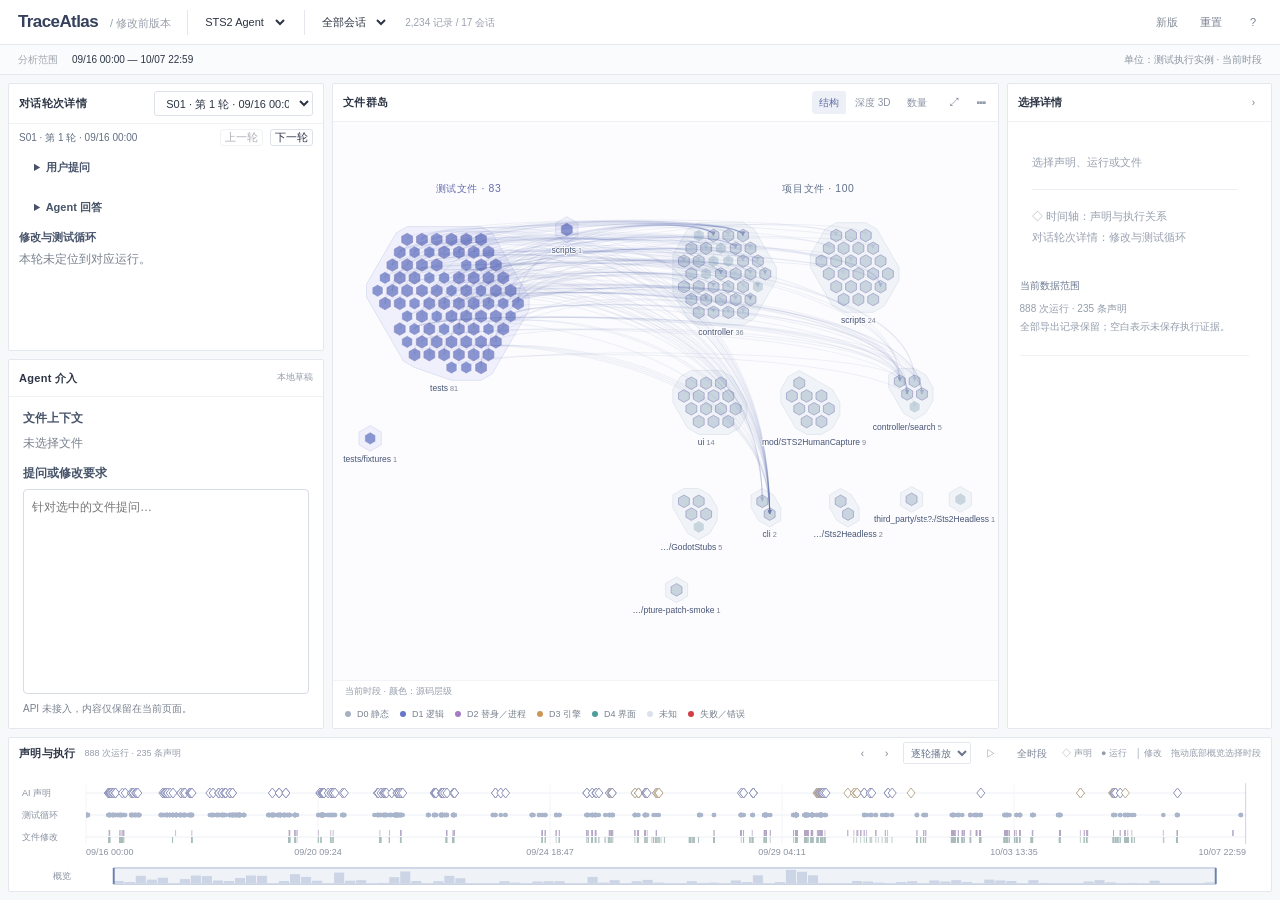
==== commit 4d255f78: "新版 新版" ====
--- a/TraceAtlas/index.html
+++ b/TraceAtlas/index.html
@@ -1,76 +1,23 @@
 <!doctype html>
 <html lang="zh-CN">
 <head>
-  <meta charset="utf-8">
-  <meta name="viewport" content="width=device-width,initial-scale=1">
-  <title>TraceAtlas · 验证图谱</title>
-  <link rel="stylesheet" href="style.css">
-  <link rel="stylesheet" href="redesign.css">
+  <meta charset="utf-8"><meta name="viewport" content="width=device-width,initial-scale=1">
+  <title>TraceAtlas · 修改前版本</title>
+  <link rel="stylesheet" href="style.css"><link rel="stylesheet" href="redesign.css"><link rel="stylesheet" href="review-previous.css">
 </head>
-<body>
-  <header class="top">
-    <div class="brand"><div class="brand-mark" aria-hidden="true">●</div><div><h1>TraceAtlas</h1><p>验证图谱</p></div></div>
-    <div class="summary" id="summary" aria-label="数据概览"></div>
-    <div class="top-right"><select id="dataset-select" aria-label="选择数据集"><option value="sszx">sszx_vs_zz</option><option value="sts2">STS2 Agent</option></select><span id="project"></span><span class="live">离线导出</span><button id="about-button" aria-label="阅读指南">阅读指南</button></div>
-  </header>
-  <main>
-    <section class="panel timeline-panel" aria-labelledby="timeline-title">
-      <div class="head">
-        <div><h2 id="timeline-title">检查演变</h2><p id="timeline-caption">按会话查看编辑、检查和其他执行记录</p></div>
-        <div class="controls">
-          <label>会话 <select id="session" aria-label="选择会话"></select></label>
-          <label>横轴 <select id="axis" aria-label="时间轴口径"><option value="order">会话内顺序</option><option value="time">记录时间</option></select></label>
-          <label>检查 <select id="kind" aria-label="检查类型"></select></label>
-          <button id="reset">重置视图</button>
-          <button class="icon-button" data-help="timeline" aria-label="检查演变图的读法" title="图例与读法">?</button>
-          <button class="icon-button" data-zoom aria-label="放大检查演变" title="放大 / 还原">⤢</button>
-        </div>
-      </div>
-      <div class="plot-scroll" id="plot"></div>
-      <div class="foot" id="timeline-legend"></div>
-      <details class="events-panel" id="records">
-        <summary>查找原始记录 <span id="record-count"></span></summary>
-        <div class="record-controls"><input type="search" id="search" placeholder="按记录号、工具、命令、输出或文件检索" aria-label="搜索原始记录"><button id="prev-page">上一页</button><span id="page"></span><button id="next-page">下一页</button></div>
-        <div id="event-list"></div>
-      </details>
-    </section>
-    <div class="workbench">
-      <section class="panel compare-panel" aria-labelledby="compare-title">
-        <div class="head"><div><h2 id="compare-title">运行对照</h2><p id="compare-caption">相同目标的各次运行按记录顺序排布</p></div><div class="panel-tools"><button id="clear-compare" hidden>清除对照</button><button class="icon-button" data-help="compare" aria-label="运行对照图的读法" title="图例与读法">?</button><button class="icon-button" data-zoom aria-label="放大运行对照" title="放大 / 还原">⤢</button></div></div>
-        <div id="compare"></div>
-      </section>
-      <section class="panel map-panel" aria-labelledby="map-title">
-        <div class="head"><div><h2 id="map-title">文件群岛</h2><p id="map-caption"></p></div><div class="panel-tools"><label class="reference-toggle"><input type="checkbox" id="show-refs" checked> 引用</label><label class="reference-toggle"><input type="checkbox" id="show-types" checked> 类型</label><button id="map-fit" title="适配整张地图">适配</button><button id="clear-file" hidden>清除</button><button class="icon-button" data-help="map" aria-label="文件岛图的读法" title="图例与读法">?</button><button class="icon-button" data-zoom aria-label="放大文件岛图" title="放大 / 还原">⤢</button></div></div>
-        <div class="map-timeline" aria-label="文件群岛时间轴"><div class="map-time-top"><strong>地图时间</strong><span id="map-time-label">全量</span></div><div class="map-time-row"><button id="map-play" title="播放地图变化">▶</button><div class="map-range-wrap"><input id="map-time" type="range" min="0" max="1" value="1" step="1" aria-label="拖动查看文件群岛变化"><div id="map-time-ticks" class="map-time-ticks" aria-label="时间轴上的测试事件节点"></div></div><select id="map-step" aria-label="时间轴粒度"><option value="activity">地图变化（推荐）</option><option value="all">全部记录</option><option value="session">会话节点</option></select></div><div class="map-time-hint" id="map-time-hint"></div></div>
-        <div class="map-encoding"><div class="map-modes" aria-label="地图编码"><button data-map-mode="structure" aria-pressed="true">结构</button><button data-map-mode="depth" aria-pressed="false">深度 3D</button><button data-map-mode="count" aria-pressed="false">数量</button></div><span id="map-metric-caption"></span></div>
-        <div class="plot-scroll map-scroll" id="file-map"></div>
-        <div id="map-profile" class="map-profile" aria-label="选中文件的测试构成"></div>
-        <div class="foot" id="map-legend"></div>
-      </section>
-    </div>
-    <section class="panel detail-panel" aria-labelledby="detail-title">
-      <div class="head"><div><h2 id="detail-title">证据详情</h2><p id="detail-caption">选择记录、运行或文件后查看来源</p></div><div class="panel-tools"><button class="icon-button" data-help="detail" aria-label="证据详情的读法" title="图例与读法">?</button><button class="icon-button" data-zoom aria-label="放大证据详情" title="放大 / 还原">⤢</button></div></div>
-      <div id="detail"></div>
-    </section>
-    <dialog id="about">
-      <form method="dialog"><div class="head"><h2>阅读指南</h2><button autofocus>关闭</button></div></form>
-      <nav class="guide-tabs" aria-label="指南章节">
-        <button data-guide="overview">从哪里开始</button><button data-guide="timeline">检查演变</button><button data-guide="compare">运行对照</button><button data-guide="map">文件岛图</button><button data-guide="detail">证据详情</button>
-      </nav>
-      <div class="guide-content" id="guide-content"></div>
-    </dialog>
-    <footer id="footer"></footer>
+<body class="review-workspace">
+  <header class="review-top"><a class="wordmark" href="index.html">TraceAtlas<span> / 修改前版本</span></a><select id="review-dataset" aria-label="数据集"><option value="sts2">STS2 Agent</option><option value="sszx">sszx_vs_zz</option></select><select id="review-session" aria-label="会话"></select><span id="data-counts"></span><div class="top-spacer"></div><a href="review.html" id="original-link">新版</a><button id="review-reset">重置</button><button id="review-help" aria-label="操作说明">?</button></header>
+  <div class="review-context"><span class="context-label">分析范围</span><span id="scope-label">全部运行</span><span id="selection-label"></span><button id="clear-selection" hidden>清除选择 ×</button><span class="context-unit" id="unit-label"></span></div>
+  <main class="research-grid">
+    <section class="panel composition-panel"><div class="head"><h2>对话轮次详情</h2><select id="turn-choice" aria-label="查看对话轮次"></select></div><div id="turn-detail" class="turn-body"></div></section>
+    <section class="panel evolution-panel"><div class="head"><h2>Agent 介入</h2><span>本地草稿</span></div><div class="agent-body"><label>文件上下文</label><div id="agent-context"></div><label for="agent-input">提问或修改要求</label><textarea id="agent-input" placeholder="针对选中的文件提问…"></textarea><small>API 未接入，内容仅保留在当前页面。</small></div></section>
+    <section class="panel map-panel"><div class="head"><h2>文件群岛</h2><span id="map-caption"></span><div class="top-spacer"></div><div class="map-modes"><button data-map-mode="structure" aria-pressed="true">结构</button><button data-map-mode="depth" aria-pressed="false">深度 3D</button><button data-map-mode="count" aria-pressed="false">数量</button></div><button id="map-zoom" class="quiet" title="放大地图">⤢</button><details class="map-options"><summary aria-label="地图显示设置">⋯</summary><div><label><input id="show-refs" type="checkbox" checked>引用关系</label><label><input id="show-types" type="checkbox" checked>类型颜色</label><button id="map-fit">适配地图</button><button id="clear-file">取消文件选择</button></div></details></div><div class="plot-scroll map-scroll" id="file-map"></div><div id="map-metric-caption"></div><div id="map-profile" hidden></div><div class="foot" id="map-legend"></div></section>
+    <section class="panel inspector-panel"><div class="head"><h2>选择详情</h2><span id="detail-kind"></span><button id="inspector-toggle" class="quiet" title="收起详情">›</button></div><div id="detail"></div></section>
+    <section class="panel time-panel"><div class="head"><h2>声明与执行</h2><span id="timeline-range"></span><div class="top-spacer"></div><button id="time-previous" class="quiet" title="上一条声明">‹</button><button id="time-next" class="quiet" title="下一条声明">›</button><select id="play-mode" aria-label="播放模式" title="逐轮仅显示本轮，累积叠加此前各轮"><option value="turn">逐轮播放</option><option value="cumulative">累积播放</option></select><button id="map-play" class="quiet" title="播放／暂停" aria-label="开始播放" aria-pressed="false">▷</button><button id="time-all" class="quiet">全时段</button><span class="time-legend">◇ 声明　● 运行　│ 修改　拖动底部概览选择时段</span></div><div id="timeline"></div><div id="time-overview" tabindex="0" aria-label="拖动选择时间范围"></div></section>
   </main>
-  <noscript>请启用 JavaScript 后重新打开页面。</noscript>
-  <script src="dataset.js"></script>
-  <script src="dataset-sts2.js"></script>
-  <script src="model.js"></script>
-  <script src="test-evidence.js"></script>
-  <script src="atlas.js"></script>
-  <script src="views.js"></script>
-  <script src="map-3d.js"></script>
-  <script src="pytest-depth.js"></script>
-  <script src="map-view.js"></script>
-  <script src="app.js"></script>
-</body>
-</html>
+  <div id="chart-tooltip" class="chart-tooltip" hidden></div>
+  <dialog id="review-guide"><div class="head"><h2>分析工作区</h2><button id="close-help">关闭</button></div><div class="guide-content"><p>底部拖动概览选择时段，点菱形查看 AI 声明，点运行选择一批执行记录。声明与运行的连接表示候选关系。</p><p>左上可用下拉菜单或「上一轮／下一轮」浏览同会话的全部对话（包括没有测试的轮次）。选择对话轮次后，地图汇总该轮全部运行，并显示截至本轮末的文件状态；点击循环可进一步查看单次运行。左下显示当前选中文件及提问草稿。</p><p>右下播放可切换「逐轮播放」与「累积播放」：前者只显示当前轮的运行；后者叠加所选时段起点至当前轮的运行。两者均按轮推进，包含无测试轮次。切换模式会暂停；再次点击播放继续，播到末轮后再次播放从头开始。相同测试重复运行会累加，不代表不同测试数量。</p><p>数量单位：实例 = 一次运行中的测试身份条目；同一身份重复运行重复计数。集合比较按测试名去重。源码或邻近版本推断不证明该实例通过；静态调用也不等于动态覆盖。</p><p>尚未定位身份的摘要数量单独列出。新版本保留所有可关联到当前项目轮次的声明，不要求声明先映射到地图。</p></div></dialog>
+  <noscript>请启用 JavaScript。</noscript>
+  <script src="dataset.js"></script><script src="dataset-sts2.js"></script><script src="pytest-depth-data.js"></script><script src="review-writes.js"></script><script src="review-dialogues.js"></script>
+  <script src="model.js"></script><script src="test-evidence.js"></script><script src="atlas.js"></script><script src="map-3d.js"></script><script src="map-view.js"></script><script src="review-previous-data.js"></script><script src="review-previous-app.js"></script>
+</body></html>
--- a/TraceAtlas/review-previous.css
+++ b/TraceAtlas/review-previous.css
@@ -0,0 +1,37 @@
+:root{--ink:#2d3545;--muted:#78818e;--line:#e4e7ed;--bg:#f7f8fa;--brand:#626eab;--mono:Consolas,"Cascadia Mono",monospace}
+.review-workspace{background:var(--bg);font:12px/1.5 "Segoe UI","Microsoft YaHei",sans-serif;color:var(--ink)}
+.review-top{display:flex;gap:16px;align-items:center;height:45px;flex:none;padding:0 18px;background:#fff;border-bottom:1px solid var(--line)}.wordmark{font-size:17px;letter-spacing:-.6px;font-weight:600;color:#34405c;text-decoration:none}.wordmark span{font-weight:400;font-size:11px;letter-spacing:0;color:#989eab;margin-left:9px}.review-top select{max-width:180px;border:0;border-left:1px solid var(--line);border-radius:0;background:transparent;font-size:11px;padding-left:13px}.review-top a:not(.wordmark){font-size:11px;color:#858c98;text-decoration:none}.review-top button,.quiet{border:0!important;background:transparent!important;color:#7a8292;padding:2px 6px;min-height:23px;font-weight:400}.review-top button:hover,.quiet:hover{color:#4d5c9b;background:#f2f3f8!important}.top-spacer{flex:1}#data-counts{font-size:10px;color:#9ba1ad}
+.review-context{height:30px;flex:none;display:flex;align-items:center;gap:14px;padding:0 18px;background:#fafbfc;border-bottom:1px solid var(--line);font-size:10px;min-width:0}.context-label{color:#a0a6b0}.context-unit{margin-left:auto;color:#8d96a4}.review-context button{min-height:20px;font-size:10px;border:0;background:transparent;color:#6979ac}#selection-label{color:#6878a8;max-width:40vw;overflow:hidden;text-overflow:ellipsis;white-space:nowrap}
+main.research-grid{display:grid;flex:1;min-height:0;padding:8px;gap:8px;grid-template-columns:minmax(285px,25%) minmax(0,1fr) minmax(250px,21%);grid-template-rows:minmax(220px,.84fr) minmax(220px,1.16fr) 155px;grid-template-areas:"composition map inspector" "evolution map inspector" "time time time"}
+.research-grid .panel{border:1px solid var(--line);border-radius:2px;box-shadow:none;background:#fff;min-width:0;min-height:0;overflow:hidden;margin:0;display:flex;flex-direction:column}.research-grid .panel>.head{display:flex;min-height:37px;padding:7px 10px;gap:9px;align-items:center;flex:none;border-bottom:1px solid #eef0f3}.research-grid .head h2{font-size:11px;font-weight:600;letter-spacing:.3px;white-space:nowrap}.research-grid h2::before{display:none!important}.research-grid .head span{font-size:9px;color:#959caa}.research-grid .head button{font-size:10px}.composition-panel{grid-area:composition}.evolution-panel{grid-area:evolution}.research-grid .map-panel{grid-area:map}.inspector-panel{grid-area:inspector}.time-panel{grid-area:time}
+#composition{flex:1;min-height:0;overflow:auto;padding:0 9px}#composition svg{width:100%;min-height:190px;height:100%;display:block}.composition-foot{font-size:9px;color:#8f97a5;line-height:1.65;padding:5px 12px 8px;border-top:1px solid #f1f2f5;flex:none}.chart-subtitle{font-size:9px;fill:#8a92a1}.chart-label{font-size:10px;fill:#586377}.chart-value{font-size:9px;fill:#6f7b8e;font-variant-numeric:tabular-nums}.chart-axis{stroke:#edf0f5;stroke-width:1}.composition-cell{cursor:pointer}.composition-cell:hover .cell-background{fill:#f1f3fa}
+.research-grid .map-panel>.head{flex-wrap:wrap}.research-grid .map-panel .head #map-caption{display:none}.research-grid .map-scroll{flex:1;min-height:0;background:#fcfcfe;max-height:none;overflow:hidden}.map-modes{border:0;gap:2px}.map-modes button{font-size:10px;min-height:23px;background:transparent;padding:2px 7px;color:#8b93a2;border-radius:2px}.map-modes button[aria-pressed=true]{background:#eef0f8;color:#5d6ba5;font-weight:500}.map-options{position:relative}.map-options summary{font-size:16px;line-height:20px;list-style:none;padding:0 3px;cursor:pointer;color:#929baa}.map-options>div{position:absolute;z-index:20;right:0;top:25px;background:white;border:1px solid var(--line);box-shadow:0 3px 10px #26304712;width:145px;padding:10px;display:flex;gap:10px;flex-direction:column}.map-options label{font-size:11px;color:#68758b}.map-options input{accent-color:#6877b1}#map-metric-caption{font-size:9px;color:#959daa;padding:4px 12px;text-align:left;margin:0;white-space:nowrap;overflow:hidden;text-overflow:ellipsis;border-top:1px solid #f2f3f6}.research-grid #map-legend{gap:5px 11px;font-size:9px;background:#fff;border-top:0;padding:5px 12px 8px}.research-grid #map-legend .swatch{height:6px;width:6px}.map-region-label{font-weight:500!important}.map-3d-canvas{z-index:0}
+.evolution-scroll{overflow:auto;flex:1;min-height:0;position:relative;overscroll-behavior:contain;background:white;scrollbar-width:thin}.matrix-stage{position:relative;min-width:100%;min-height:100%}.matrix-stage canvas{position:sticky;top:0;left:0;display:block;cursor:pointer}.matrix-key{flex:none;padding:5px 8px;border-top:1px solid #edf0f4;display:flex;gap:5px;align-items:center;flex-wrap:wrap;font-size:9px;color:#8c95a4}.dot{width:6px;height:6px;display:inline-block;border-radius:50%;background:#adb6c7}.dot.pass{background:#64a18e}.dot.fail{background:#c97f80}.matrix-inferred{width:9px;height:9px;display:inline-block;background:repeating-linear-gradient(135deg,#eef0f5 0 3px,#aab7cd 3px 4px)}.matrix-empty{width:9px;height:9px;display:inline-block;border:1px solid #e9ecf1}
+#comparison{padding:7px 10px;border-bottom:1px solid var(--line);font-size:10px}.compare-caption{display:flex;justify-content:space-between;color:#778296}.set-strip{display:flex;height:17px;gap:2px;margin:6px 0}.set-strip span{min-width:5px;display:grid;place-items:center;font-size:9px;color:#fff}.compare-labels{display:flex;justify-content:space-between;font-size:9px;color:#929aaa}.condition-row{display:flex;gap:7px;border-bottom:1px solid #f1f2f5;padding:3px 0;color:#8a94a3}.condition-row span{flex:1;overflow:hidden;text-overflow:ellipsis;white-space:nowrap}.condition-row span:first-child{flex:.6}.condition-changed{color:#ae8756!important}
+#detail{flex:1;overflow:auto;min-height:0;scrollbar-width:thin}.research-grid .detail{padding:12px;font-size:11px}.detail-path{font-family:var(--mono);font-size:11px;overflow-wrap:anywhere;color:#4d5e7d;line-height:1.7}.detail-meta{font-size:9px;color:#8e98a7;margin:5px 0 13px}.inspector-section{padding:12px 0;border-bottom:1px solid #eef0f4}.inspector-section h3{font-size:10px;font-weight:500;color:#6f7c91;margin-bottom:7px}.inspector-numbers{display:flex;gap:23px;margin:13px 0}.inspector-numbers strong{display:block;font-size:22px;font-weight:400;color:#55658a;line-height:1.4}.inspector-numbers span{font-size:9px;color:#9199a6}.detail button{font-size:10px;min-height:22px;border-radius:2px}.evidence-list{display:flex;flex-direction:column;gap:3px}.evidence-list button{text-align:left;border:0;border-bottom:1px solid #f4f5f7;padding:5px 0;color:#6d7d99;background:transparent;overflow-wrap:anywhere;line-height:1.55}.evidence-list small{display:block;color:#a0a6b1;font-size:9px}.research-grid .detail pre{font-size:10px;max-height:210px;line-height:1.6;border-radius:1px;background:#f7f8fa}.detail-note{font-size:10px;color:#939dab;line-height:1.8;margin:7px 0}.selection-empty{padding:18px 12px;font-size:11px;color:#98a1af;line-height:1.9}.selection-empty .mini-rule{height:1px;background:#eaedf2;margin:16px 0}.detail-claim{font-size:22px;line-height:1.35;color:#56678f;font-weight:400}.candidate-button{display:block;width:100%;text-align:left;margin:4px 0;border:1px solid #e8ebf1;background:#fff;font-size:10px}.candidate-button[aria-pressed=true]{border-color:#8f9fc6;background:#f5f6fb}.line-badge{font-size:9px;color:#8994a6;border-bottom:1px dotted #b7c2d3}
+.time-panel .head{height:31px;min-height:31px!important;border-bottom:0!important}.time-legend{font-size:9px!important}.time-panel #timeline{flex:1;min-height:0;padding:0 9px}.time-panel #timeline svg{height:100%;width:100%;display:block}.time-panel #time-overview{height:24px;flex:none;padding:0 9px 5px;touch-action:none;cursor:crosshair}.time-panel #time-overview svg{height:100%;width:100%;display:block}.time-event{cursor:pointer}.time-event:hover{stroke:#253e76;stroke-width:2}.chart-tooltip{position:fixed;z-index:100;max-width:350px;pointer-events:none;border:1px solid #dce2eb;background:#fff;box-shadow:0 2px 9px #26304716;padding:7px 9px;font-size:10px;color:#5c6d86;white-space:pre-line;line-height:1.6}.review-workspace dialog{width:650px;border-radius:3px}.review-workspace .guide-content{font-size:12px}.inspector-collapsed .research-grid{grid-template-columns:minmax(285px,25%) minmax(0,1fr) 36px}.inspector-collapsed .inspector-panel .head h2,.inspector-collapsed .inspector-panel .head span,.inspector-collapsed #detail{display:none}.inspector-collapsed .inspector-panel .head{padding:5px}.research-grid .map-panel.is-zoomed{position:fixed;inset:10px;z-index:50;height:auto;width:auto}.research-grid .map-panel.is-zoomed .map-scroll{min-height:0}
+@media(max-height:800px){main.research-grid{grid-template-rows:minmax(190px,.85fr) minmax(180px,1.15fr) 135px}.composition-foot{padding:3px 10px;font-size:9px}.research-grid .head{min-height:32px!important;padding:5px 9px!important}#composition svg{min-height:165px}}
+@media(max-width:1150px){main.research-grid{grid-template-columns:280px minmax(0,1fr) 235px;gap:5px;padding:5px}.review-top{gap:8px;padding:0 10px}.wordmark span,#data-counts{display:none}.review-context{gap:8px;padding:0 10px}.context-unit{font-size:9px}.time-legend{display:none}.research-grid .map-panel>.head{gap:5px}.map-modes button{padding:2px 4px}}
+@media(max-width:860px){main.research-grid{grid-template-columns:275px minmax(0,1fr);grid-template-areas:"composition map" "evolution map" "time time"}.inspector-panel{position:fixed!important;right:8px;top:90px;bottom:150px;width:270px;z-index:40;box-shadow:0 3px 15px #34405520!important}.inspector-collapsed .inspector-panel{width:30px;bottom:auto}.inspector-collapsed .research-grid{grid-template-columns:275px minmax(0,1fr)}.review-context{font-size:9px}.context-unit{display:none}}
+.turn-body,.agent-body{min-height:0;overflow:auto;padding:12px 14px;color:#465369}
+#turn-choice{min-width:0;max-width:54%;margin-left:auto}
+.turn-body h3{font-size:12px;margin:12px 0 5px}
+.turn-meta,.agent-body small,.turn-cycle small{font-size:10px;color:#78818e}
+.turn-prompt{white-space:pre-wrap;overflow-wrap:anywhere;margin:0;line-height:1.6}
+.turn-claims{margin-top:10px}.turn-claims button,.turn-cycle button{color:#315f58;background:#edf5f1;border:0;padding:3px 6px;margin:2px;max-width:100%;white-space:normal;text-align:left}
+.turn-cycle{border-top:1px solid #e4e7ed;padding:6px 0;display:flex;gap:10px;align-items:baseline;overflow-wrap:anywhere}
+.turn-cycle summary{cursor:pointer}.turn-cycle button{display:block}.turn-cycle button[aria-pressed=true]{outline:1px solid #608b80}
+.agent-body{display:flex;flex-direction:column;gap:7px;flex:1}.agent-body label{font-weight:600}.agent-body textarea{resize:none;flex:1;min-height:44px;padding:8px;border:1px solid #d7dce5;border-radius:4px;font:inherit}
+#agent-context{color:#78818e;margin-bottom:5px}.file-chip{border-radius:12px;max-width:100%;overflow-wrap:anywhere;white-space:normal;text-align:left;color:#425c8a;background:#eef2fa}
+.turn-nav,.cycle-legend{display:flex;flex-wrap:wrap;align-items:center;gap:4px 7px;font-size:10px;color:#626e80}.turn-nav span{margin-right:auto}.turn-nav button,.turn-answer summary{font-size:11px;cursor:pointer}.turn-answer{margin:5px 0}.turn-answer p{padding:6px 0}
+.cycle-grid{display:grid;grid-template-columns:repeat(auto-fill,minmax(76px,1fr));gap:4px;margin-top:5px}.cycle-card{display:flex;flex-direction:column;align-items:center;gap:3px;padding:4px;min-width:0;border:1px solid #e2e5ed;border-radius:4px;background:white;color:#384559;font-size:11px;white-space:normal}.cycle-card:hover,.cycle-card[aria-pressed=true]{background:#eef1fa;border-color:#8997c4}.cycle-card small{font-size:10px}.cycle-pie{display:block;width:36px;height:36px;border:1px solid #d2d6e1;border-radius:50%;box-sizing:border-box}.cycle-legend i{display:inline-block;width:8px;height:8px;margin-right:3px;border-radius:50%}
+.turn-body{flex:1;display:flex;flex-direction:column;overflow:hidden;gap:3px;padding:5px 10px}
+.turn-body h3{margin:1px 0;font-size:11px}
+.turn-disclosure{flex:none;font-size:11px}.turn-disclosure summary{cursor:pointer;font-weight:600}.turn-disclosure p{margin:4px 0;padding-left:12px;white-space:pre-wrap;overflow-wrap:anywhere;line-height:1.5}
+.turn-body:has(.turn-disclosure[open]){overflow-y:auto}.turn-body:has(.turn-disclosure[open]) .cycle-grid{flex:none;min-height:100px}
+.cycle-grid{flex:1;min-height:0;gap:3px;margin:0}.cycle-card{justify-content:center;padding:1px;gap:1px;overflow:hidden;line-height:1.1}.cycle-pie{width:var(--pie);height:var(--pie);flex:none}.cycle-card>span{max-width:100%;white-space:nowrap;text-overflow:ellipsis;overflow:hidden}.dense-result{display:none}.dense .cycle-card{flex-direction:row}.dense .cycle-card small,.dense .cycle-card>span{display:none}.dense .dense-result{display:block;font-size:9px;font-weight:500}
+.turn-body button{min-height:0;line-height:1.2}.turn-nav button,.turn-reading button{padding:1px 4px}.cycle-card{height:100%;max-height:100%;min-height:0}.turn-body .cycle-legend{line-height:1.1}
+@media(max-height:800px){.turn-body{gap:2px}.turn-body h3{font-size:10px}}
+
+#play-mode{font:inherit;font-size:10px;color:#69768b;border:1px solid var(--line);border-radius:2px;background:#fff;padding:1px 3px;min-height:22px;max-width:90px}
+.turn-nav button:disabled{opacity:.4;cursor:default}
